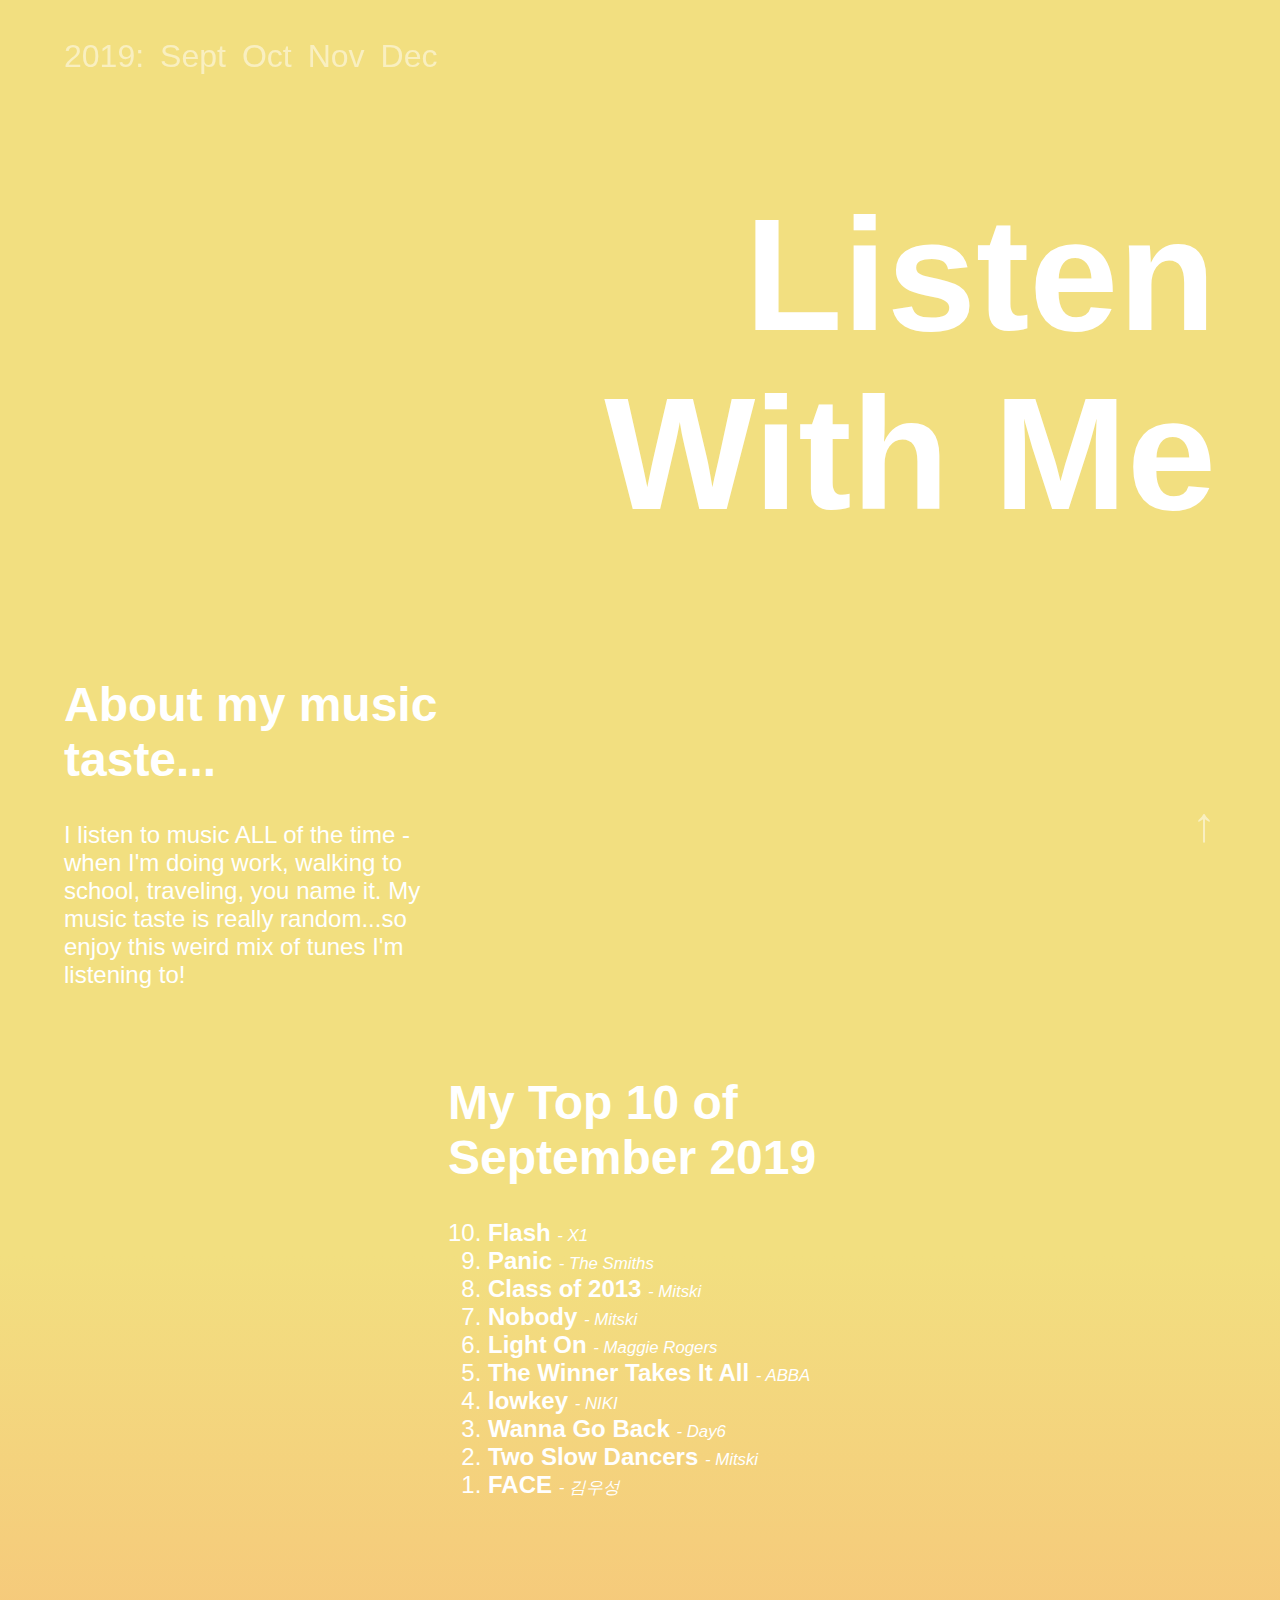
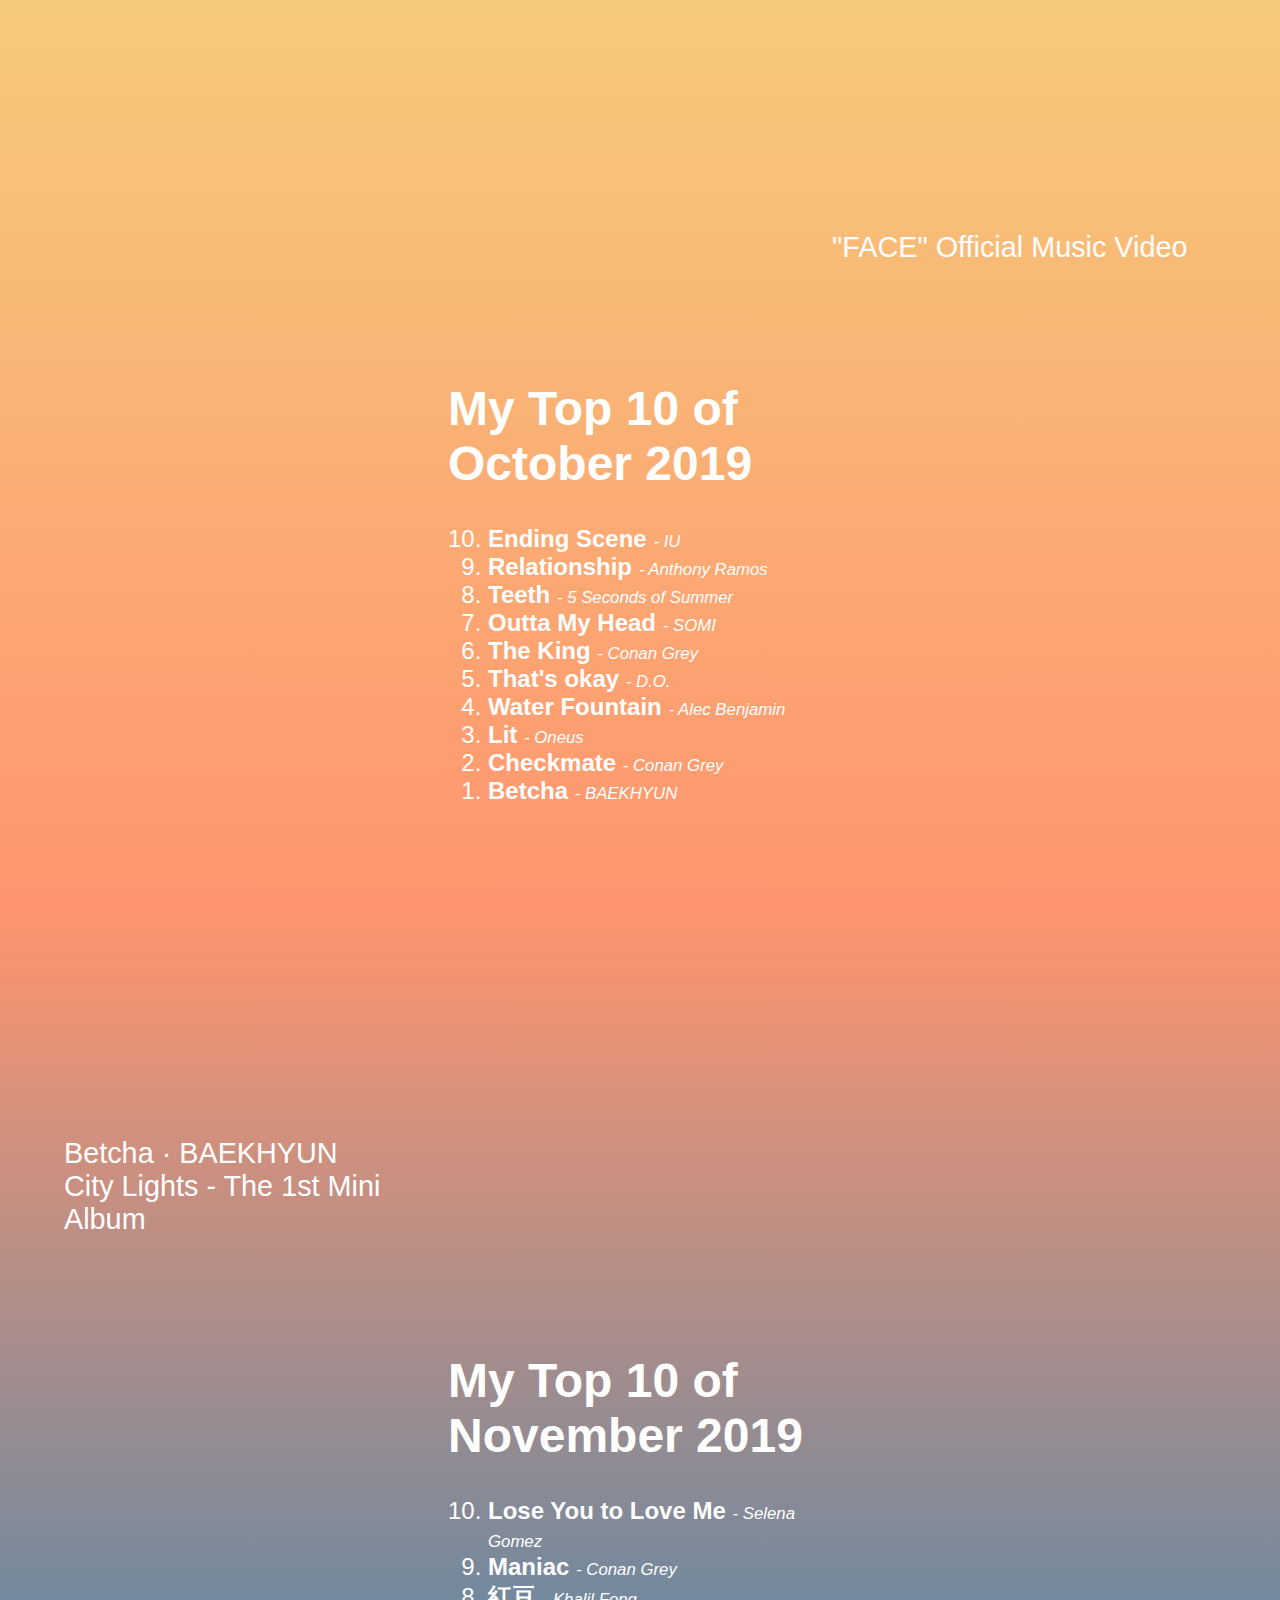
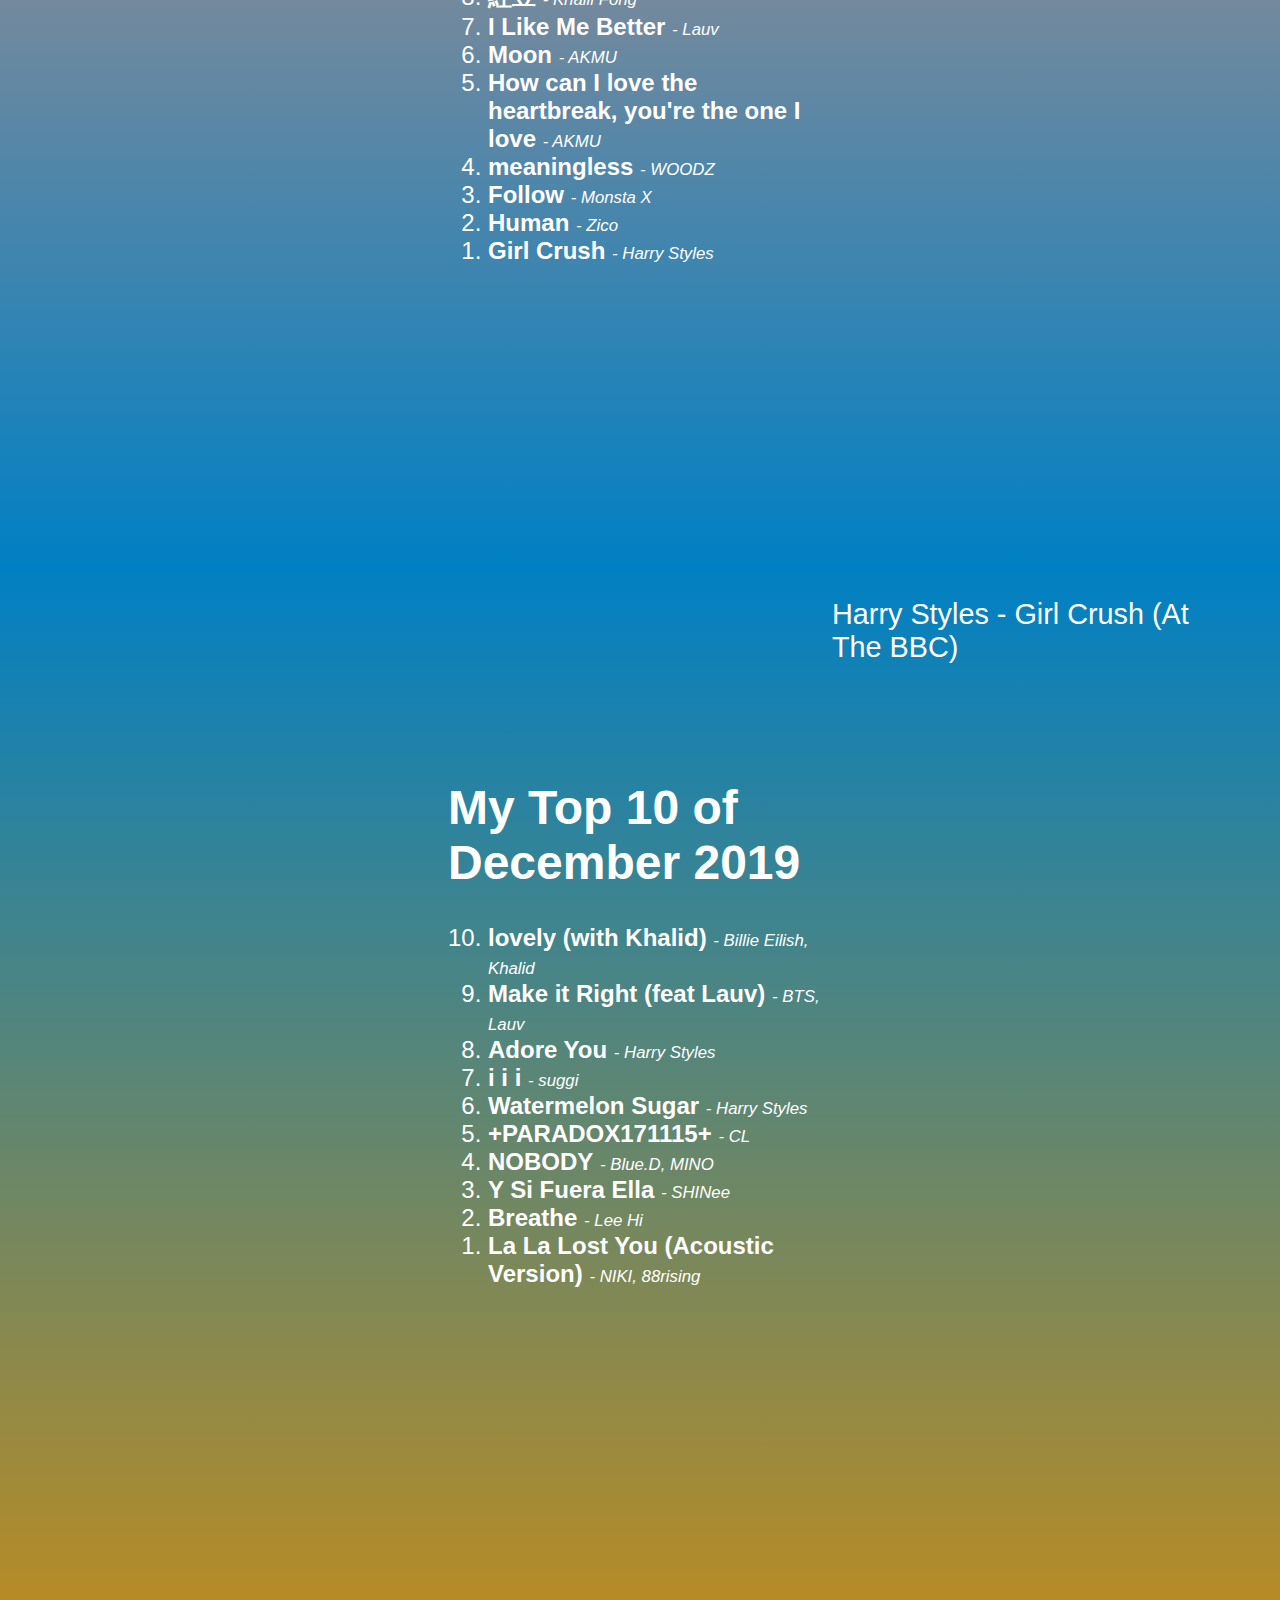
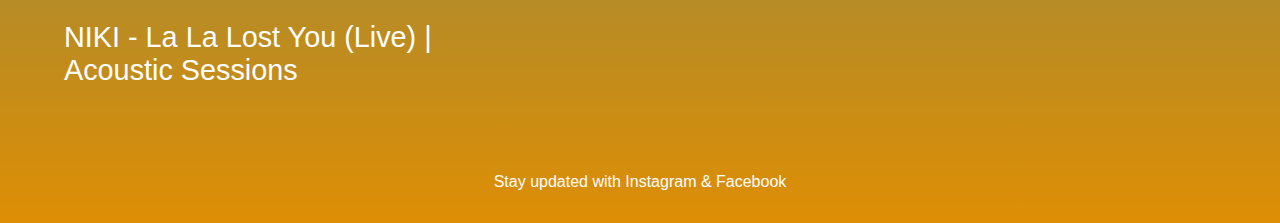
==== music/index.html @ 50f77743 "Add files via upload" ====
<!DOCTYPE html>

<html lang="en">
	<head>
		<meta charset="utf-8">
		<title>Mishi's Monthly Playlists</title>
		<meta name="viewport" content="width=device-width, initial-scale=1.0">
		<link rel="stylesheet" href="main.css">
	</head>

	<body>
		<nav class="nav">
			<p><a href="#september-top">2019:</a></p>
			<p><a href="#september-top">Sept</a></p>
			<p><a href="#october2019">Oct</a></p>
			<p><a href="#november2019">Nov</a></p>
			<p><a href="#december2019">Dec</a></p>
		</nav>
		<p id = "up"><a href=#page-title>&#8593;</a></p>
<!---------------September 2019----------------->
	<div id = "sept-bg">
		<div id = "september2019">
			<header id="page-title">
				<h1 class = "title">Listen</h1>
				<h1 class = "title" id = "music-title-2">With Me</h1>
			</header>
			<section id = "my-taste">
				<h2 class = "music-heading">About my music taste...</h2>
				<p id = "music-info">I listen to music ALL of the time - when I'm doing work, walking to school, traveling, you name it. My music taste is really random...so enjoy this weird mix of tunes I'm listening to!</p>
			</section>
			<section id = "september-top">
				<header>
					<h2 class = "music-heading">My Top 10 of September 2019</h2>
				</header>
				<ol reversed>
					<li><span class="song">Flash</span> <span class="artist">- X1</span></li>
					<li><span class="song">Panic</span> <span class="artist">- The Smiths</span></li>
					<li><span class="song">Class of 2013</span> <span class="artist">- Mitski</span></li>
					<li><span class="song">Nobody</span> <span class="artist">- Mitski</span></li>
					<li><span class="song">Light On</span> <span class="artist">- Maggie Rogers</span></li>
					<li><span class="song">The Winner Takes It All</span> <span class="artist">- ABBA</span></li>
					<li><span class="song">lowkey</span> <span class="artist">- NIKI</span></li>
					<li><span class="song">Wanna Go Back</span> <span class="artist">- Day6</span></li>
					<li><span class="song">Two Slow Dancers</span> <span class="artist">- Mitski</span></li>
					<li><span class="song">FACE</span> <span class="artist">- 김우성</span></li>
				</ol>
			</section>
			<section id = "september-links">
				<!--<a href="https://www.youtube.com/watch?v=uvs4nyijMZw"><image src="images/face.jpg" alt="Woosung music video thumbnail" width= 500 height= 281></a>-->
				<div class="videoWrapper">
					<iframe width="560" height="315" src="https://www.youtube.com/embed/vI6OD4VJssM" frameborder="0" allow="accelerometer; autoplay; encrypted-media; gyroscope; picture-in-picture" allowfullscreen></iframe>
				</div>
				<p><a href="https://www.youtube.com/watch?v=vI6OD4VJssM" class= "music-link video-link">"FACE" Official Music Video</a></p>
			</section>
		</div>
	</div>
<!---------------October 2019----------------->
	<div id = "oct-bg">
		<div id = "october2019">
			<section id = "october-top">
				<header>
					<h2 class = "music-heading">My Top 10 of October 2019</h2>
				</header>
				<ol reversed>
					<li><span class="song">Ending Scene</span> <span class="artist">- IU</span></li>
					<li><span class="song">Relationship</span> <span class="artist">- Anthony Ramos</span></li>
					<li><span class="song">Teeth</span> <span class="artist">- 5 Seconds of Summer</span></li>
					<li><span class="song">Outta My Head</span> <span class="artist">- SOMI</span></li>
					<li><span class="song">The King</span> <span class="artist">- Conan Grey</span></li>
					<li><span class="song">That's okay</span> <span class="artist">- D.O.</span></li>
					<li><span class="song">Water Fountain</span> <span class="artist">- Alec Benjamin</span></li>
					<li><span class="song">Lit</span> <span class="artist">- Oneus</span></li>
					<li><span class="song">Checkmate</span> <span class="artist">- Conan Grey</span></li>
					<li><span class="song">Betcha</span> <span class="artist">- BAEKHYUN</span></li>
				</ol>
			</section>
			<section id = "october-links">
			<div class="videoWrapper">
				<iframe width="560" height="315" src="https://www.youtube.com/embed/60kmUF9VeCU" frameborder="0" allow="accelerometer; autoplay; encrypted-media; gyroscope; picture-in-picture" allowfullscreen></iframe>
			</div>
				<p><a href="https://www.youtube.com/watch?v=60kmUF9VeCU" class= "music-link video-link">Betcha · BAEKHYUN <br/> City Lights - The 1st Mini Album</a></p>
			</section>
		</div>
	</div>

<!---------------November 2019----------------->
	<div id = "nov-bg">
		<div id = "november2019">
			<section id = "november-top">
				<header>
					<h2 class = "music-heading">My Top 10 of November 2019</h2>
				</header>
				<ol reversed>
					<li><span class="song">Lose You to Love Me</span> <span class="artist">- Selena Gomez</span></li>
					<li><span class="song">Maniac</span> <span class="artist">- Conan Grey</span></li>
					<li><span class="song">紅豆</span> <span class="artist">- Khalil Fong</span></li>
					<li><span class="song">I Like Me Better</span> <span class="artist">- Lauv</span></li>
					<li><span class="song">Moon</span> <span class="artist">- AKMU</span></li>
					<li><span class="song">How can I love the heartbreak, you're the one I love</span> <span class="artist">- AKMU</span></li>
					<li><span class="song">meaningless</span> <span class="artist">- WOODZ</span></li>
					<li><span class="song">Follow</span> <span class="artist">- Monsta X</span></li>
					<li><span class="song">Human</span> <span class="artist">- Zico</span></li>
					<li><span class="song">Girl Crush</span> <span class="artist">- Harry Styles</span></li>
				</ol>
			</section>
			<section id = "november-links">
			<div class="videoWrapper">
				<iframe width="560" height="315" src="https://www.youtube.com/embed/rroc2y9if_Q" frameborder="0" allow="accelerometer; autoplay; encrypted-media; gyroscope; picture-in-picture" allowfullscreen></iframe>
			</div>	
				<p><a href="https://www.youtube.com/watch?v=rroc2y9if_Q&feature=youtu.be" class= "music-link video-link">Harry Styles - Girl Crush (At The BBC)</a></p>
			</section>
		</div>
	</div>

<!---------------December 2019----------------->
	<div id = "dec-bg">
		<div id = "december2019">
			<section id = "december-top">
				<header>
					<h2 class = "music-heading">My Top 10 of December 2019</h2>
				</header>
				<ol reversed>
					<li><span class="song">lovely (with Khalid)</span> <span class="artist">- Billie Eilish, Khalid</span></li>
					<li><span class="song">Make it Right (feat Lauv)</span> <span class="artist">- BTS, Lauv</span></li>
					<li><span class="song">Adore You</span> <span class="artist">- Harry Styles</span></li>
					<li><span class="song">i i i</span> <span class="artist">- suggi</span></li>
					<li><span class="song">Watermelon Sugar</span> <span class="artist">- Harry Styles</span></li>
					<li><span class="song">+PARADOX171115+</span> <span class="artist">- CL</span></li>
					<li><span class="song">NOBODY</span> <span class="artist">- Blue.D, MINO</span></li>
					<li><span class="song">Y Si Fuera Ella</span> <span class="artist">- SHINee</span></li>
					<li><span class="song">Breathe</span> <span class="artist">- Lee Hi</span></li>
					<li><span class="song">La La Lost You (Acoustic Version)</span> <span class="artist">- NIKI, 88rising</span></li>
				</ol>
			</section>
			<section id = "december-links">
			<div class="videoWrapper">
				<iframe width="560" height="315" src="https://www.youtube.com/embed/38xmjIrlNlY" frameborder="0" allow="accelerometer; autoplay; encrypted-media; gyroscope; picture-in-picture" allowfullscreen></iframe>
			</div>
				<p><a href="https://www.youtube.com/watch?v=38xmjIrlNlY" class= "music-link video-link">NIKI - La La Lost You (Live) | Acoustic Sessions</a></p>
			</section>
		</div>
	</div>
	<footer class = "footer">
		<p>Stay updated with <a href="https://www.instagram.com/mishi_chow/" class= "music-link">Instagram</a> & <a href="https://www.facebook.com/mishi.chow" class= "music-link"us> Facebook</a></p>
	</footer>
	</body>
</html>
---- music/main.css ----
/* Style sheet for music webpage */
html{
	scroll-behavior: smooth;
}

body{
/*yellow(sept): #f2df80 coral(oct):#ff946e blue(nov):#0080c4 brick(dec): #de8e04*/
	font-family: Helvetica;
	color: white;
	margin:0;
	height: auto;
	background-repeat: no-repeat;
  	background-image: linear-gradient(#f2df80, #f2df80, #ff946e, #0080c4, #de8e04); /* Standard syntax (must be last) */
  	width: 100%;
}

nav{
	display:block;
	font-size: 1em;
	text-align: left;
	opacity: 0.5;
	position: sticky;
	top:0;
	margin-left: 5%;
	margin-top:1em;
}

nav > p{
	padding-right: 0.5em;
	text-decoration:none;
	color:white;
	margin:0;
	padding-top:0.2em;
	padding:bottom:0.2em;
}
#up{
	font-size:3em;
	opacity: 0.5;
	position: fixed;
	bottom:0;
	right:5%;
	z-index:100;
}
.title {
	font-family: Helvetica;
	font-size: 5em;
	text-align: right;
}


#music-title-2{
	margin-top: -0.7em;
}
a, a:visited{
	text-decoration: none;
	color:white;
}

a:hover{
	text-decoration: underline;
	text-decoration-color: red;
}

.footer{
	text-align: center;
	padding:1em;
	margin:0;
	border:0;
}

a.music-link{
	color: white;
}

h2{
	margin-bottom: 0;
}
.videoWrapper{
    overflow:hidden;
    padding-bottom:56.25%;
    position:relative;
    height:0;
}
.videoWrapper iframe{
    left:0;
    top:0;
    height:100%;
    width:100%;
    position:absolute;
}

/*.music-section{
  width: calc(90% / 3);
  float: left;
  margin-right: 4%;
  padding:0;
}*/

/*.music-section:last-child {
  margin-right: 0;
}*/

#september2019, #october2019, #november2019, #december2019{
	width: 90%; /* percent of parent element */
	margin-left: auto;
	margin-right:auto;
	margin-top:0;
}

.music-heading{
	font-size: 2em;
	margin-top: 0.5em;
	margin-bottom: 0.7em;
}

ol{
	font-size: 0.75em;
}

.video-link{
	text-align: center;
	font-size: 0.8em;
}

#music-info{
	font-size: 0.75em;
}

.song{
	font-weight: bold;
}

.artist{
	font-weight:lighter;
	font-style: italic;
	font-size: 0.50em;
}

/*
#sept-bg{
	background-color: #f2df80;
	transition: 0.3s all;
}

#oct-bg{
	background-color:#ff946e;
	transition: 0.3s all;
}

#nov-bg{
	background-color: #0080c4;
	transition: 0.3s all;
}
#dec-bg{
	background-color: #de8e04;
	transition: 0.3s all;
}
*/

#page-title{grid-area:pageTitle;}

#my-taste{grid-area: musicTaste;}

#september-top{grid-area:septTop;}

#september-links{grid-area: septLinks;}

#october-top{grid-area:octTop;}

#october-links{grid-area: octLinks;}

#november-top{grid-area:novTop;}

#november-links{grid-area: novLinks;}

#december-top{grid-area:decTop;}

#december-links{grid-area: decLinks;}


#september-top,#october-top, #november-top, #december-top{
	margin-top: 3em;
	margin-bottom: 3em;
}
#september-links,#october-links,#november-links,#december-links{
	margin-top: 3em;
	margin-bottom: 3em;
}

/*--------------- breakpoint 1 --------------------*/
@media (min-width: 50em) {
	nav{
		display:flex;
		flex-direction: row;
		font-size: 2em;
	}

	.title {
	font-size: 10em;
}

.music-heading{
	font-size: 3em;
}

#music-info{
	font-size: 1.5em;
}

ol{
	font-size: 1.5em;
}

.artist{
	font-size: 0.70em;
}

.video-link{
	text-align: center;
	font-size: 1.8em;
}

	#september2019{
		display: grid;
	    grid-template-columns: repeat(2, 1fr);
	    grid-auto-rows: minmax(100px, auto);
		grid-template-areas:
		'pageTitle pageTitle'
		'musicTaste .'
		'. septTop'
		'septLinks .';
	}
	#october2019{
		display: grid;
		grid-template-columns: repeat(2, 1fr);
		grid-auto-rows:minmax(100px, auto);
		grid-template-areas:
		'. octTop'
		'octLinks .';
	}
	#november2019{
		display: grid;
		grid-template-columns: repeat(2, 1fr);
		grid-auto-rows:minmax(100px, auto);
		grid-template-areas:
		'. novTop'
		'novLinks .';
	}
	#december2019{
	display: grid;
	grid-template-columns: repeat(2, 1fr);
	grid-auto-rows:minmax(100px, auto);
	grid-template-areas:
	'. decTop'
	'decLinks .';
	}

	#september-top,#october-top, #november-top, #december-top{
	margin-top: 3vw;
	margin-bottom: 3vw;
	}
	#september-links,#october-links,#november-links,#december-links{
	margin-top: 3vw;
	margin-bottom: 3vw;
}
}

/*--------------- breakpoint 2 --------------------*/
@media (min-width: 70em){
	#september2019{
	display: grid;
    grid-template-columns: repeat(3, 1fr);
    grid-auto-rows: minmax(100px, auto);
	grid-template-areas:
	'pageTitle pageTitle pageTitle'
	'musicTaste . .'
	'. septTop .'
	'. . septLinks';
}
	#october2019{
	display: grid;
	grid-template-columns: repeat(3, 1fr);
	grid-auto-rows:minmax(100px, auto);
	grid-template-areas:
	'. octTop .'
	'octLinks . .';
}
	#november2019{
	display: grid;
    grid-template-columns: repeat(3, 1fr);
    grid-auto-rows: minmax(100px, auto);
	grid-template-areas:
	'. novTop .'
	'. . novLinks';
	}
	#december2019{
	display: grid;
    grid-template-columns: repeat(3, 1fr);
    grid-auto-rows: minmax(100px, auto);
	grid-template-areas:
	'. decTop .'
	'decLinks . .';
	}
}
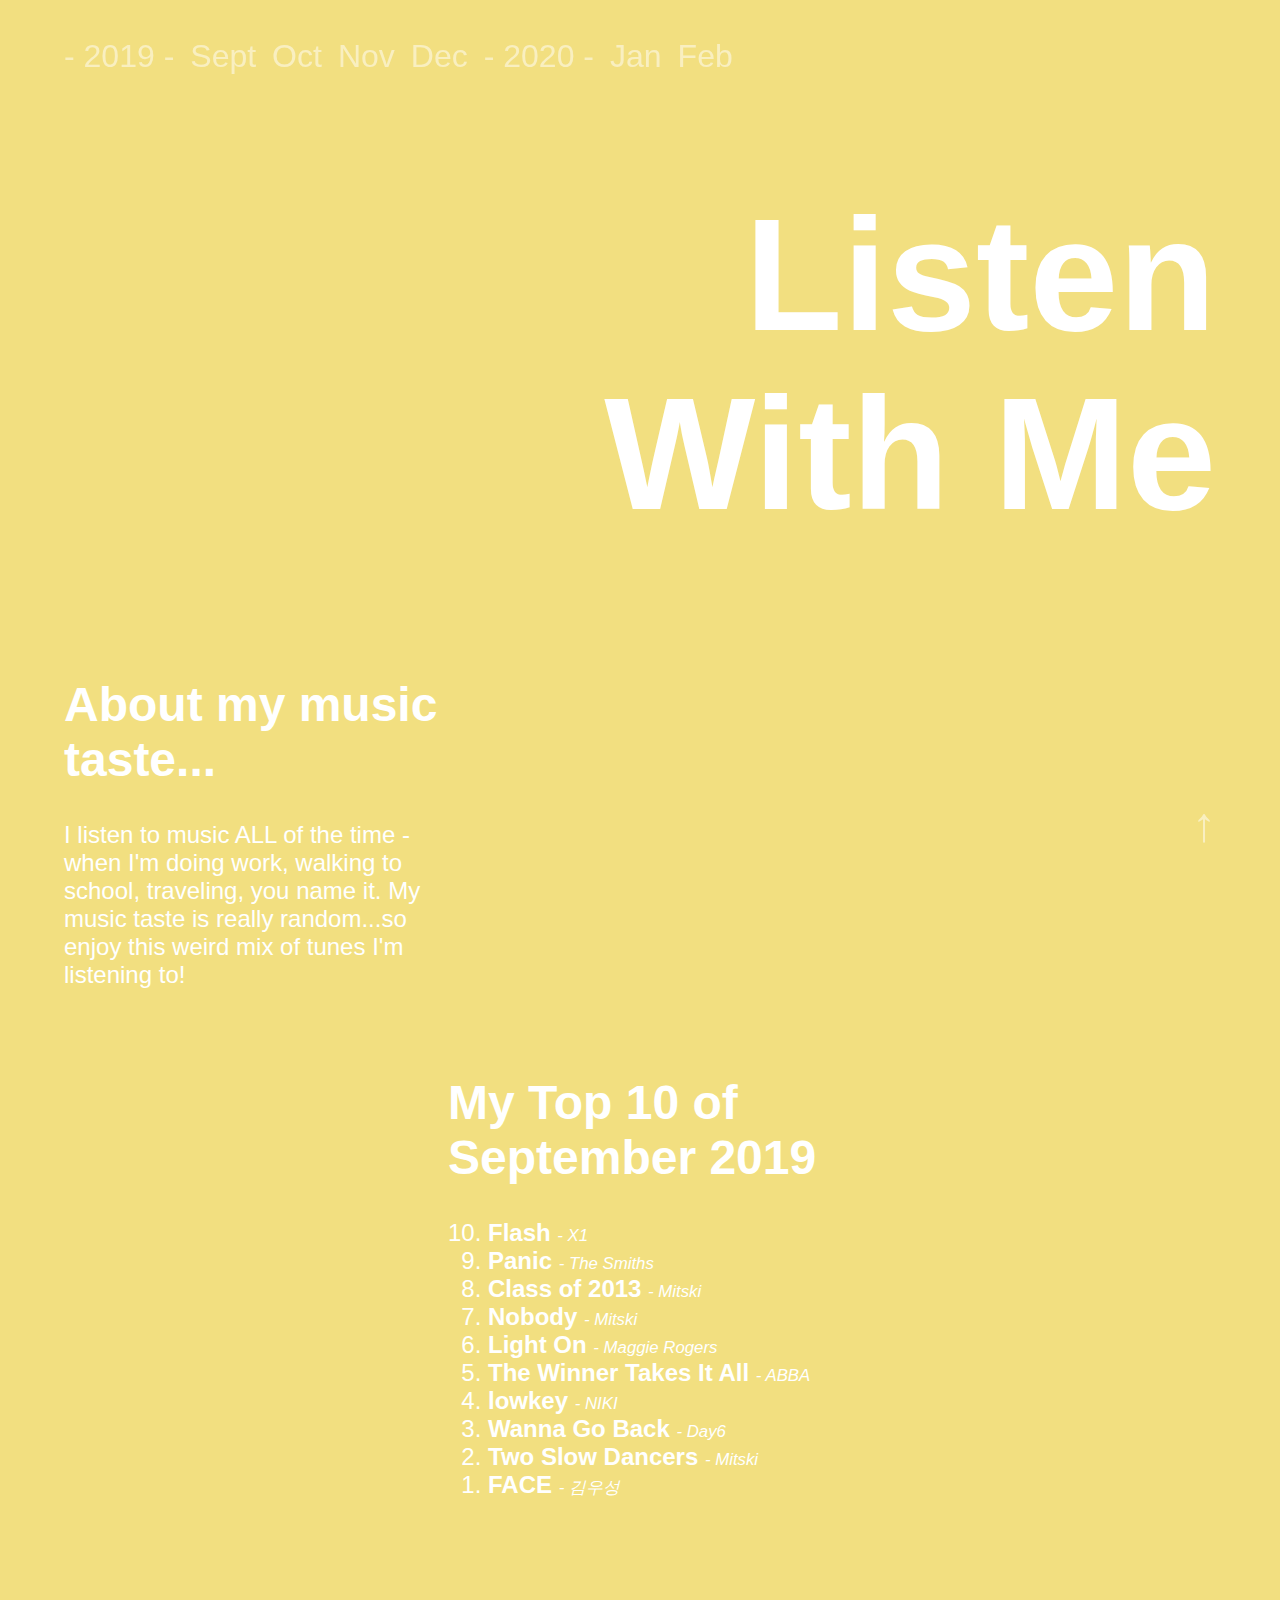
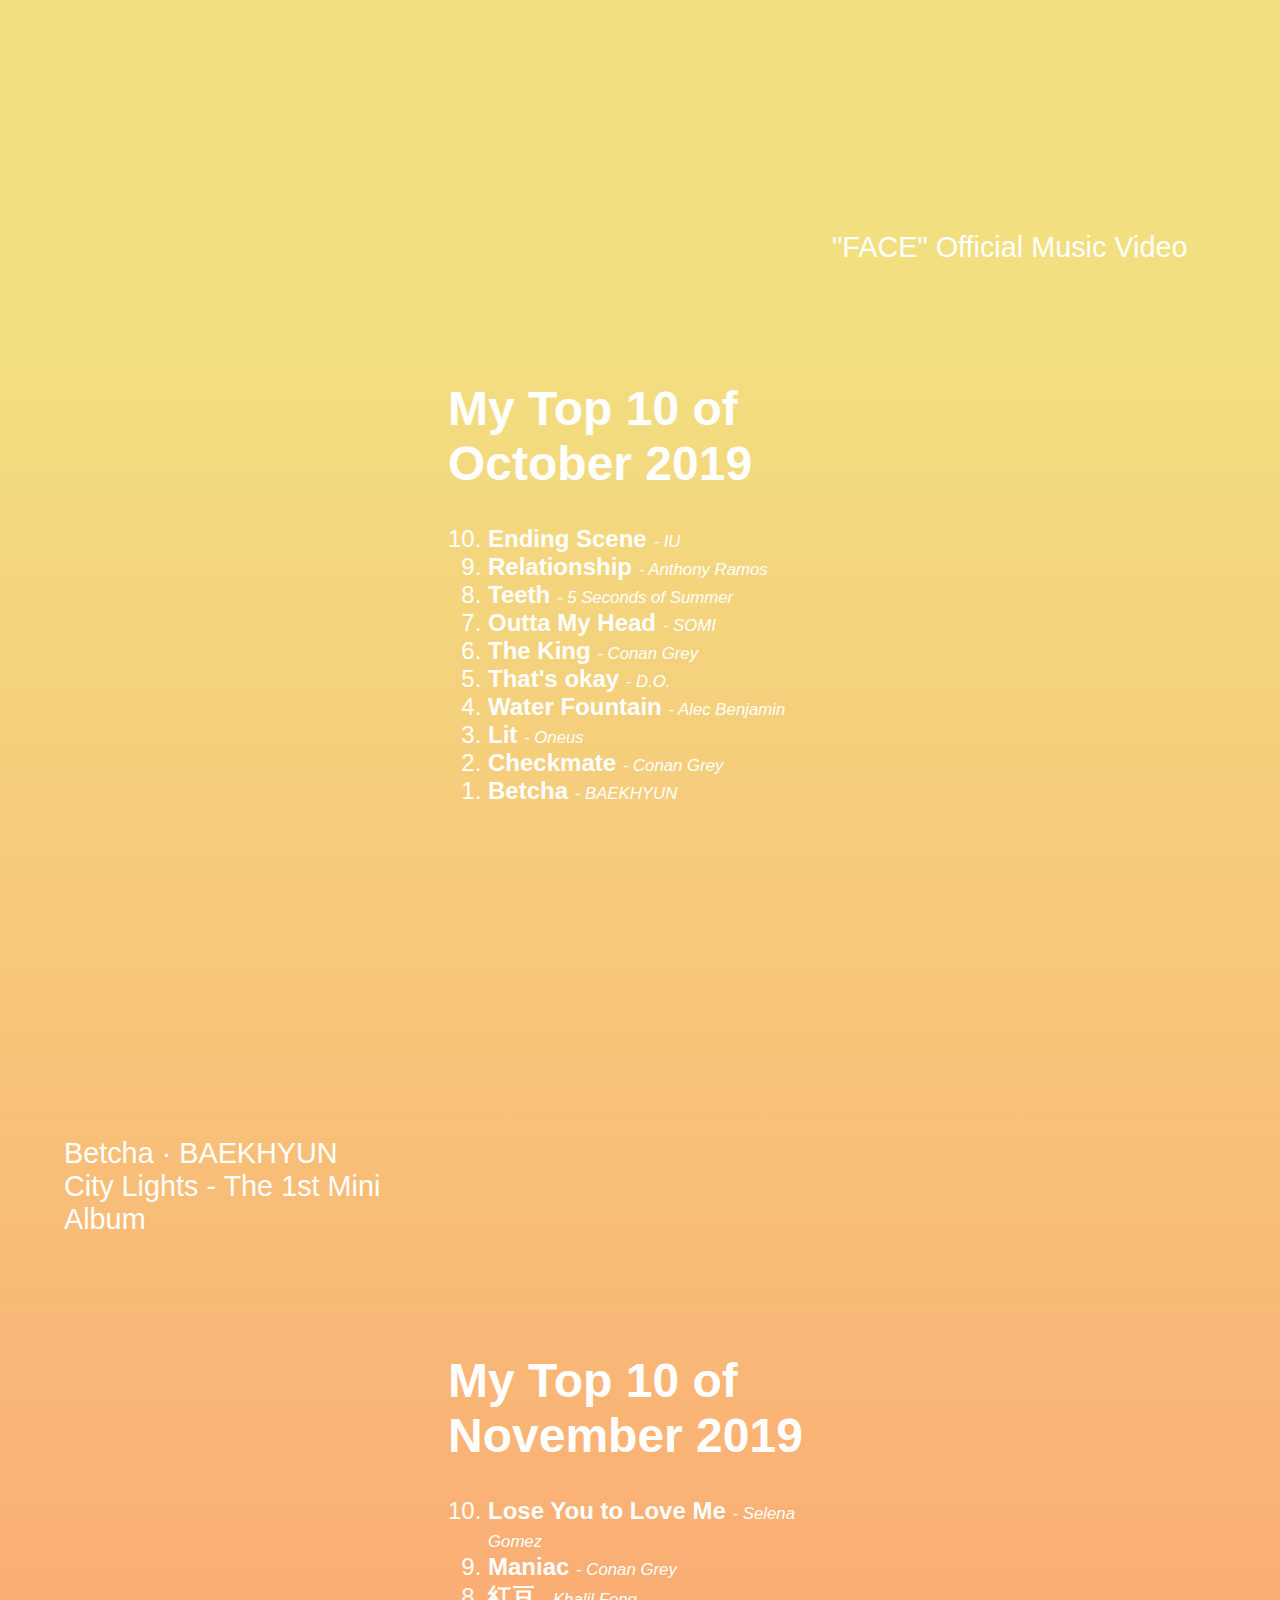
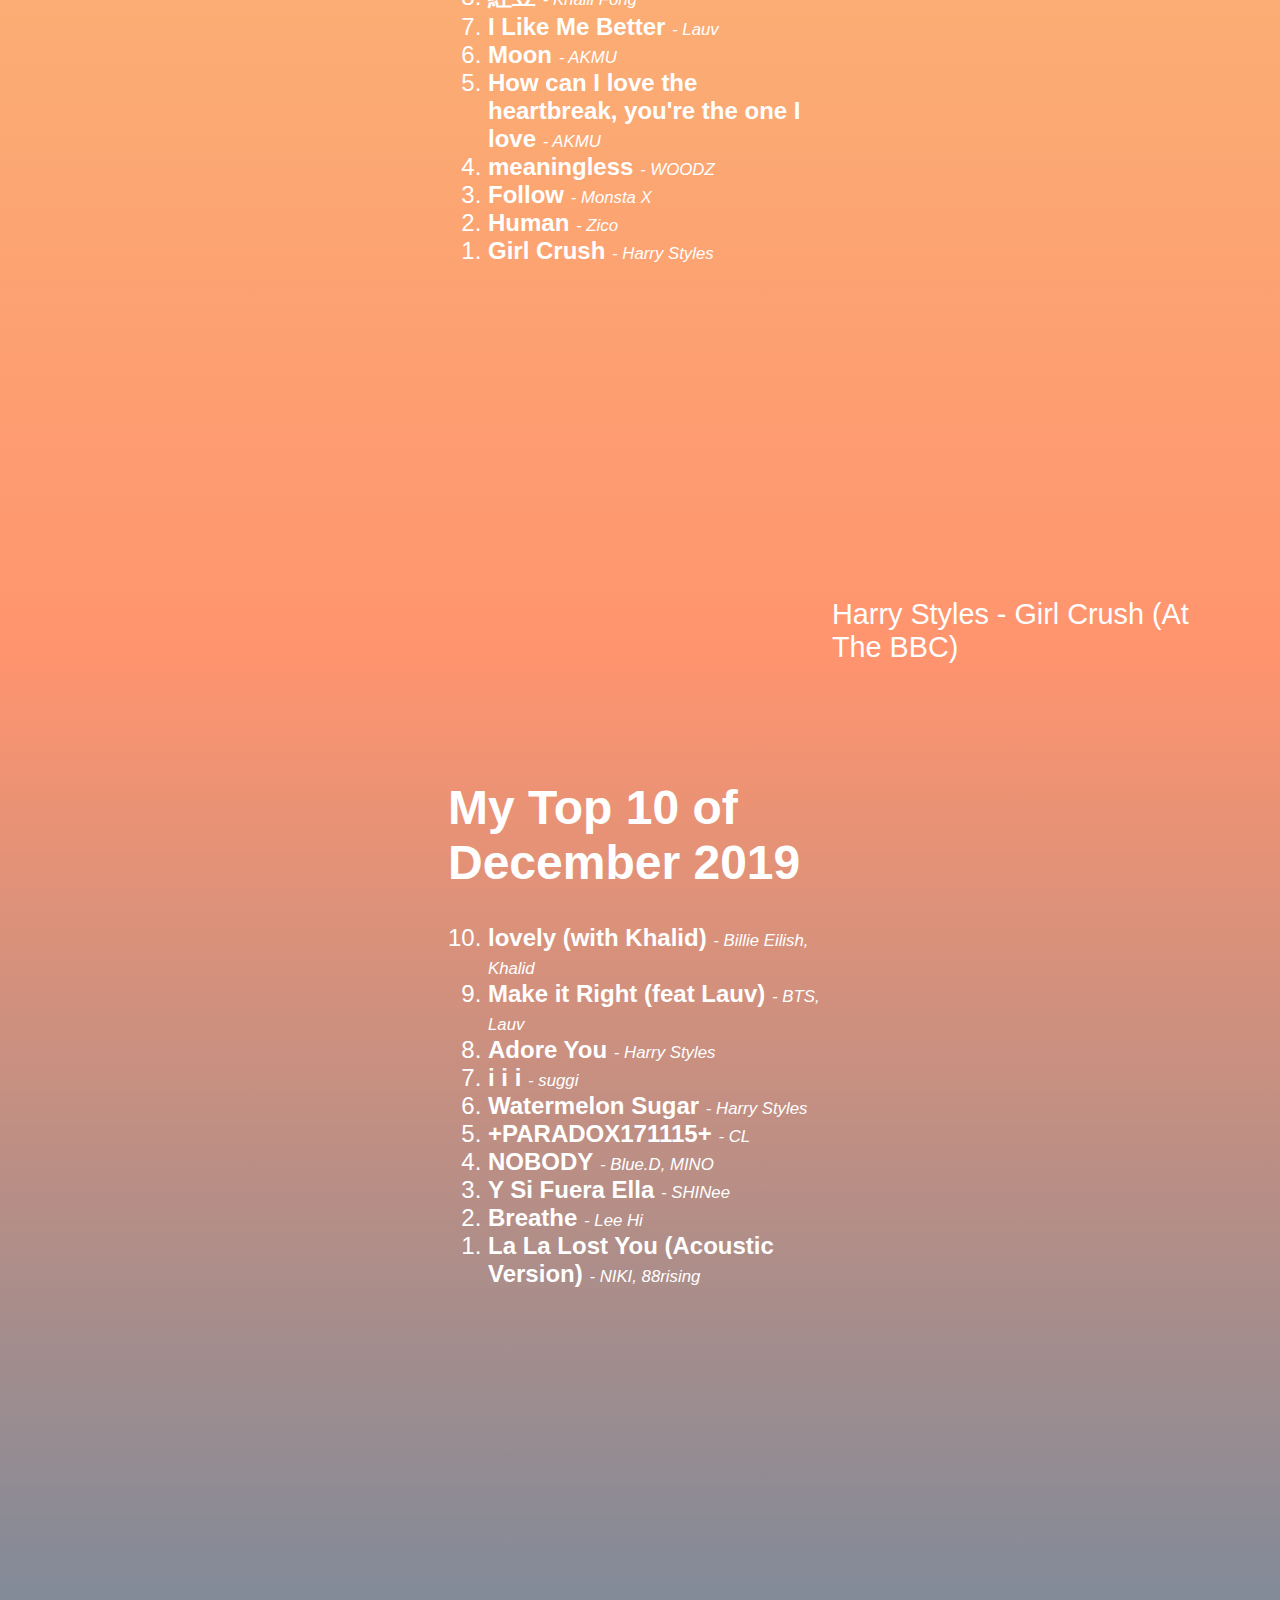
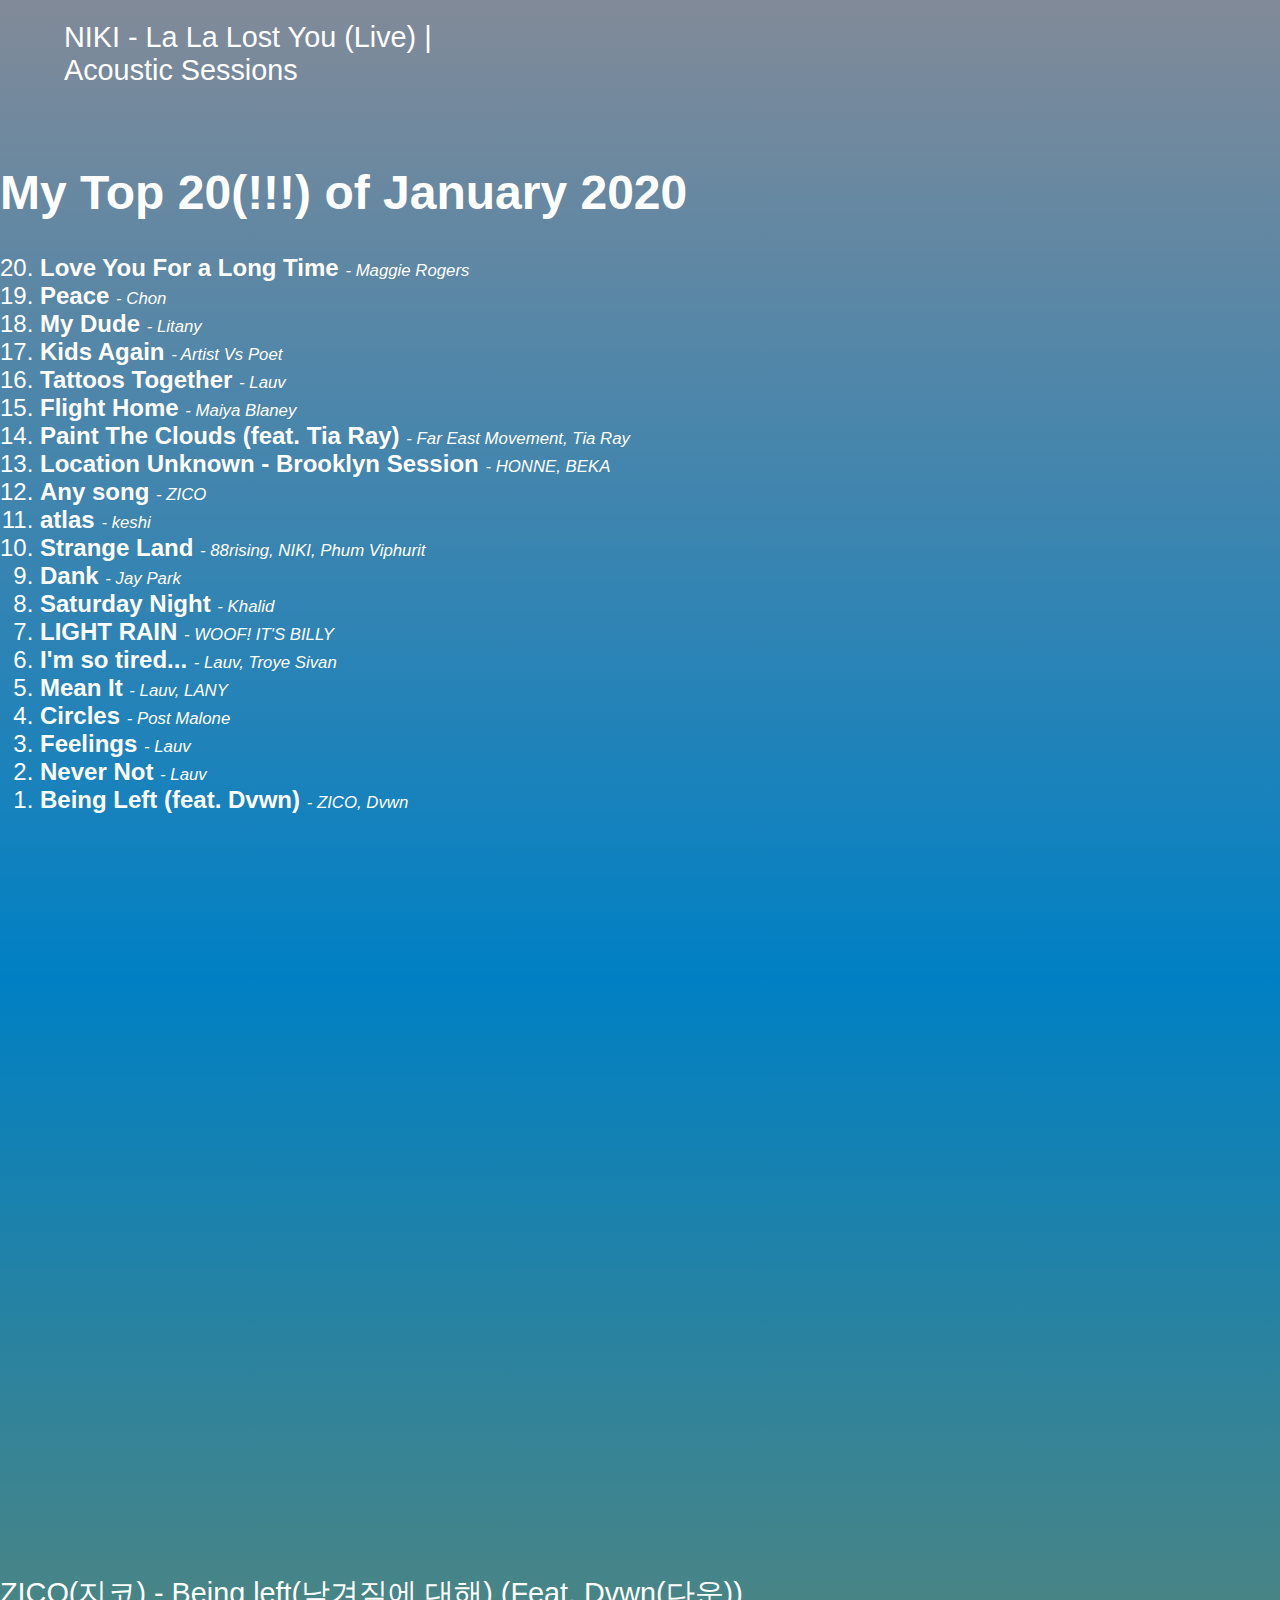
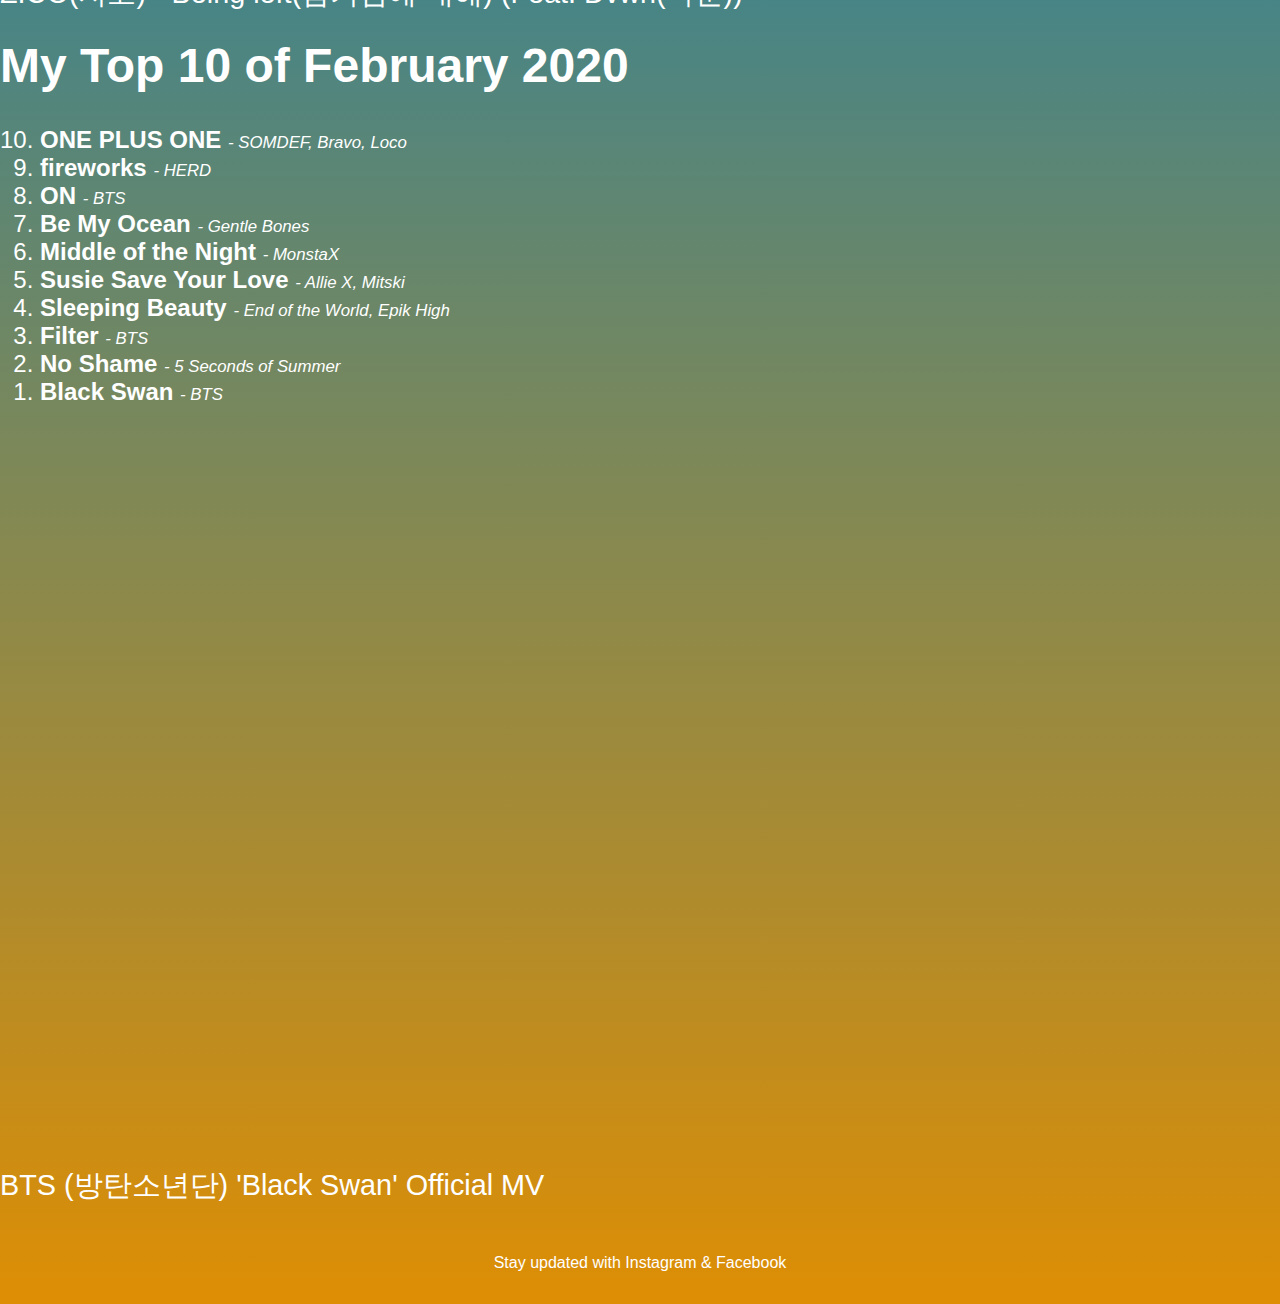
==== commit c6bac98c: "Add to HTML (January and February playlists)" ====
--- a/music/index.html
+++ b/music/index.html
@@ -10,11 +10,14 @@
 
 	<body>
 		<nav class="nav">
-			<p><a href="#september-top">2019:</a></p>
+			<p><a href="#september-top">- 2019 -</a></p>
 			<p><a href="#september-top">Sept</a></p>
 			<p><a href="#october2019">Oct</a></p>
 			<p><a href="#november2019">Nov</a></p>
 			<p><a href="#december2019">Dec</a></p>
+			<p><a href="#january-top">- 2020 -</a></p>
+			<p><a href="#january-top">Jan</a></p>
+			<p><a href="#february-top">Feb</a></p>
 		</nav>
 		<p id = "up"><a href=#page-title>&#8593;</a></p>
 <!---------------September 2019----------------->
@@ -140,6 +143,76 @@
 			</section>
 		</div>
 	</div>
+
+<!---------------January 2020----------------->
+<div id = "jan-bg">
+	<div id = "january2020">
+		<section id = "january-top">
+			<header>
+				<h2 class = "music-heading">My Top 20(!!!) of January 2020</h2>
+			</header>
+			<ol reversed>
+				<li><span class="song">Love You For a Long Time</span> <span class="artist">- Maggie Rogers</span></li>
+				<li><span class="song">Peace</span> <span class="artist">- Chon</span></li>
+				<li><span class="song">My Dude</span> <span class="artist">- Litany</span></li>
+				<li><span class="song">Kids Again</span> <span class="artist">- Artist Vs Poet</span></li>
+				<li><span class="song">Tattoos Together</span> <span class="artist">- Lauv</span></li>
+				<li><span class="song">Flight Home</span> <span class="artist">- Maiya Blaney</span></li>
+				<li><span class="song">Paint The Clouds (feat. Tia Ray)</span> <span class="artist">- Far East Movement, Tia Ray</span></li>
+				<li><span class="song">Location Unknown - Brooklyn Session</span> <span class="artist">- HONNE, BEKA</span></li>
+				<li><span class="song">Any song</span> <span class="artist">- ZICO</span></li>
+				<li><span class="song">atlas</span> <span class="artist">- keshi</span></li>
+				<li><span class="song">Strange Land</span> <span class="artist">- 88rising, NIKI, Phum Viphurit</span></li>
+				<li><span class="song">Dank</span> <span class="artist">- Jay Park</span></li>
+				<li><span class="song">Saturday Night</span> <span class="artist">- Khalid</span></li>
+				<li><span class="song">LIGHT RAIN</span> <span class="artist">- WOOF! IT'S BILLY</span></li>
+				<li><span class="song">I'm so tired...</span> <span class="artist">- Lauv, Troye Sivan</span></li>
+				<li><span class="song">Mean It</span> <span class="artist">- Lauv, LANY</span></li>
+				<li><span class="song">Circles</span> <span class="artist">- Post Malone</span></li>
+				<li><span class="song">Feelings</span> <span class="artist">- Lauv</span></li>
+				<li><span class="song">Never Not</span> <span class="artist">- Lauv</span></li>
+				<li><span class="song">Being Left (feat. Dvwn)</span> <span class="artist">- ZICO, Dvwn</span></li>
+			</ol>
+		</section>
+		<section id = "january-links">
+		<div class="videoWrapper">
+			<iframe width="560" height="315" src="https://www.youtube.com/embed/Hk_fTyey11I" frameborder="0" allow="accelerometer; autoplay; encrypted-media; gyroscope; picture-in-picture" allowfullscreen></iframe>
+		</div>
+			<p><a href="https://youtu.be/Hk_fTyey11I" class= "music-link video-link">ZICO(지코) - Being left(남겨짐에 대해) (Feat. Dvwn(다운))</a></p>
+		</section>
+	</div>
+</div>
+
+<!---------------February 2019----------------->
+<div id = "feb-bg">
+	<div id = "february2020">
+		<section id = "february-top">
+			<header>
+				<h2 class = "music-heading">My Top 10 of February 2020</h2>
+			</header>
+			<ol reversed>
+				<li><span class="song">ONE PLUS ONE</span> <span class="artist">- SOMDEF, Bravo, Loco</span></li>
+				<li><span class="song">fireworks</span> <span class="artist">- HERD</span></li>
+				<li><span class="song">ON</span> <span class="artist">- BTS</span></li>
+				<li><span class="song">Be My Ocean</span> <span class="artist">- Gentle Bones</span></li>
+				<li><span class="song">Middle of the Night</span> <span class="artist">- MonstaX</span></li>
+				<li><span class="song">Susie Save Your Love</span> <span class="artist">- Allie X, Mitski</span></li>
+				<li><span class="song">Sleeping Beauty</span> <span class="artist">- End of the World, Epik High</span></li>
+				<li><span class="song">Filter</span> <span class="artist">- BTS</span></li>
+				<li><span class="song">No Shame</span> <span class="artist">- 5 Seconds of Summer</span></li>
+				<li><span class="song">Black Swan</span> <span class="artist">- BTS</span></li>
+			</ol>
+		</section>
+		<section id = "february-links">
+		<div class="videoWrapper">
+			<iframe width="560" height="315" src="https://www.youtube.com/embed/0lapF4DQPKQ" frameborder="0" allow="accelerometer; autoplay; encrypted-media; gyroscope; picture-in-picture" allowfullscreen></iframe>
+		</div>
+			<p><a href="https://youtu.be/0lapF4DQPKQ" class= "music-link video-link">BTS (방탄소년단) 'Black Swan' Official MV</a></p>
+		</section>
+	</div>
+</div>
+
+
 	<footer class = "footer">
 		<p>Stay updated with <a href="https://www.instagram.com/mishi_chow/" class= "music-link">Instagram</a> & <a href="https://www.facebook.com/mishi.chow" class= "music-link"us> Facebook</a></p>
 	</footer>
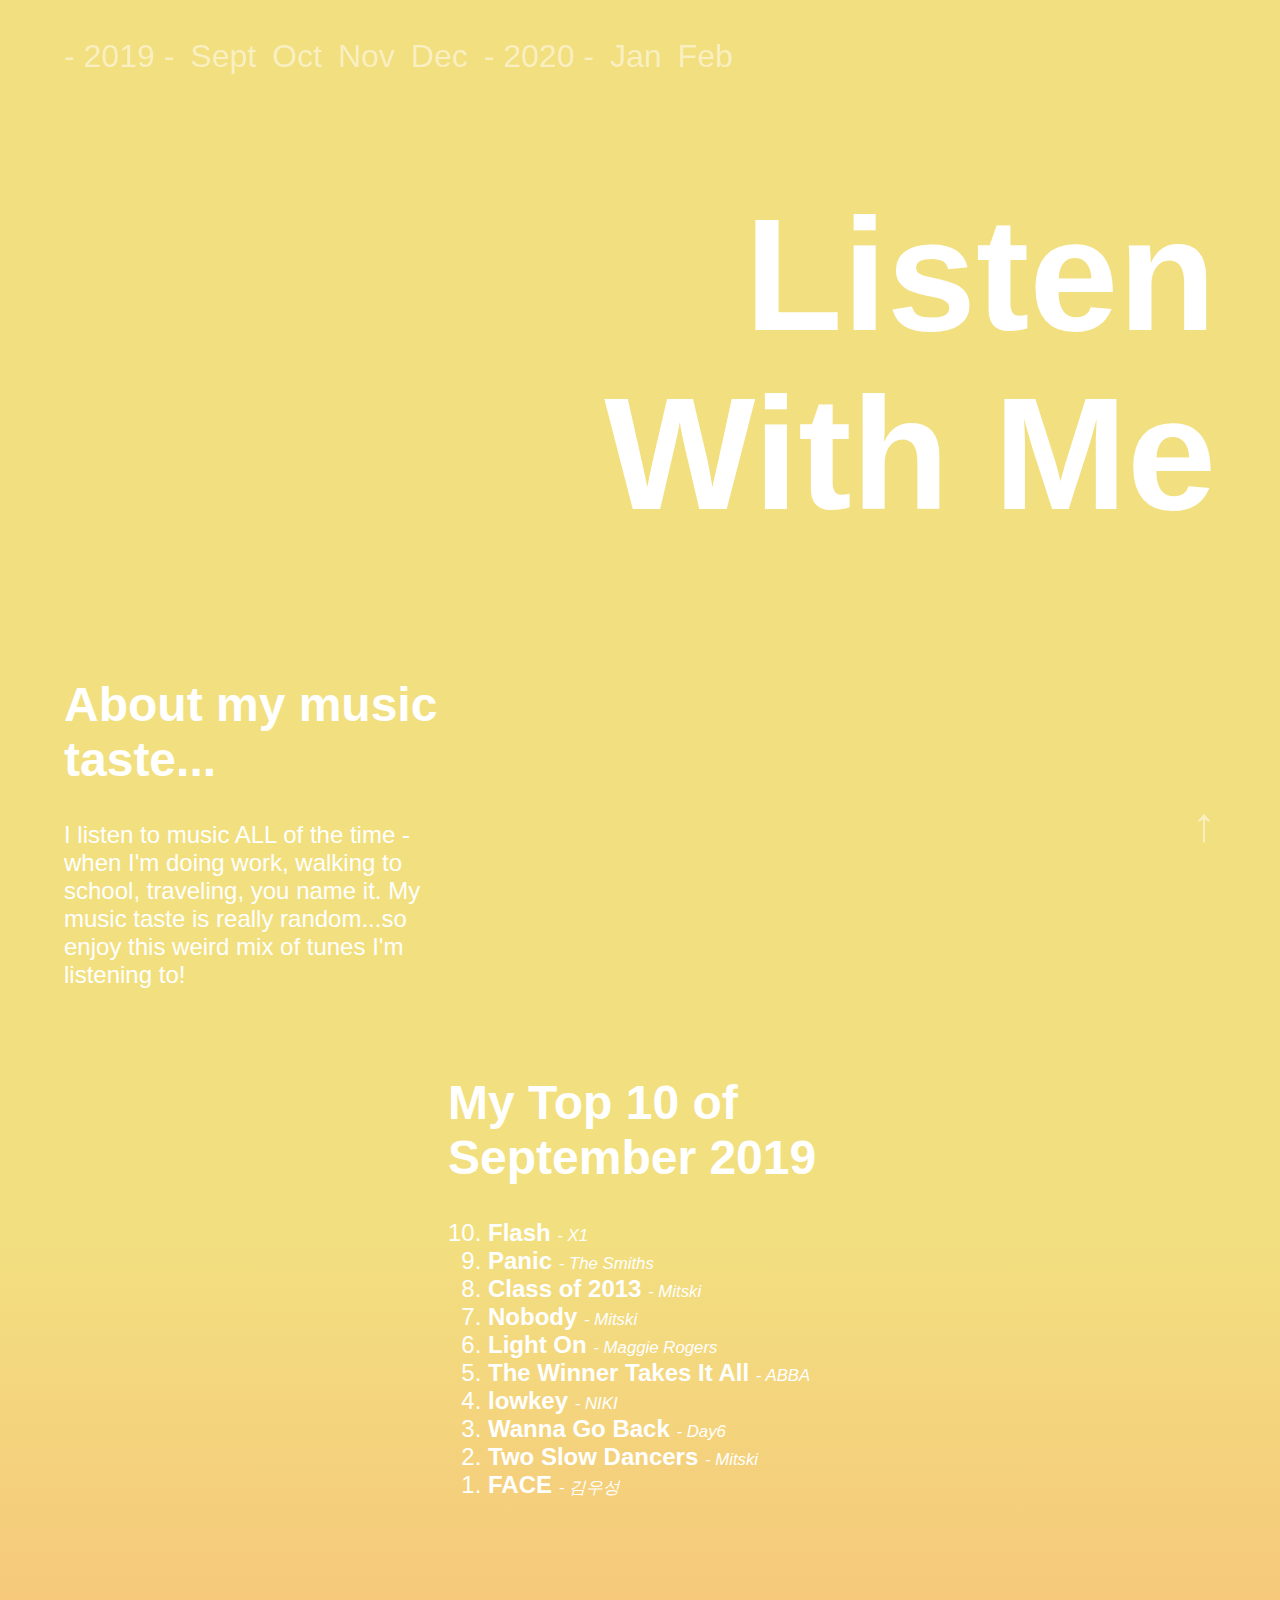
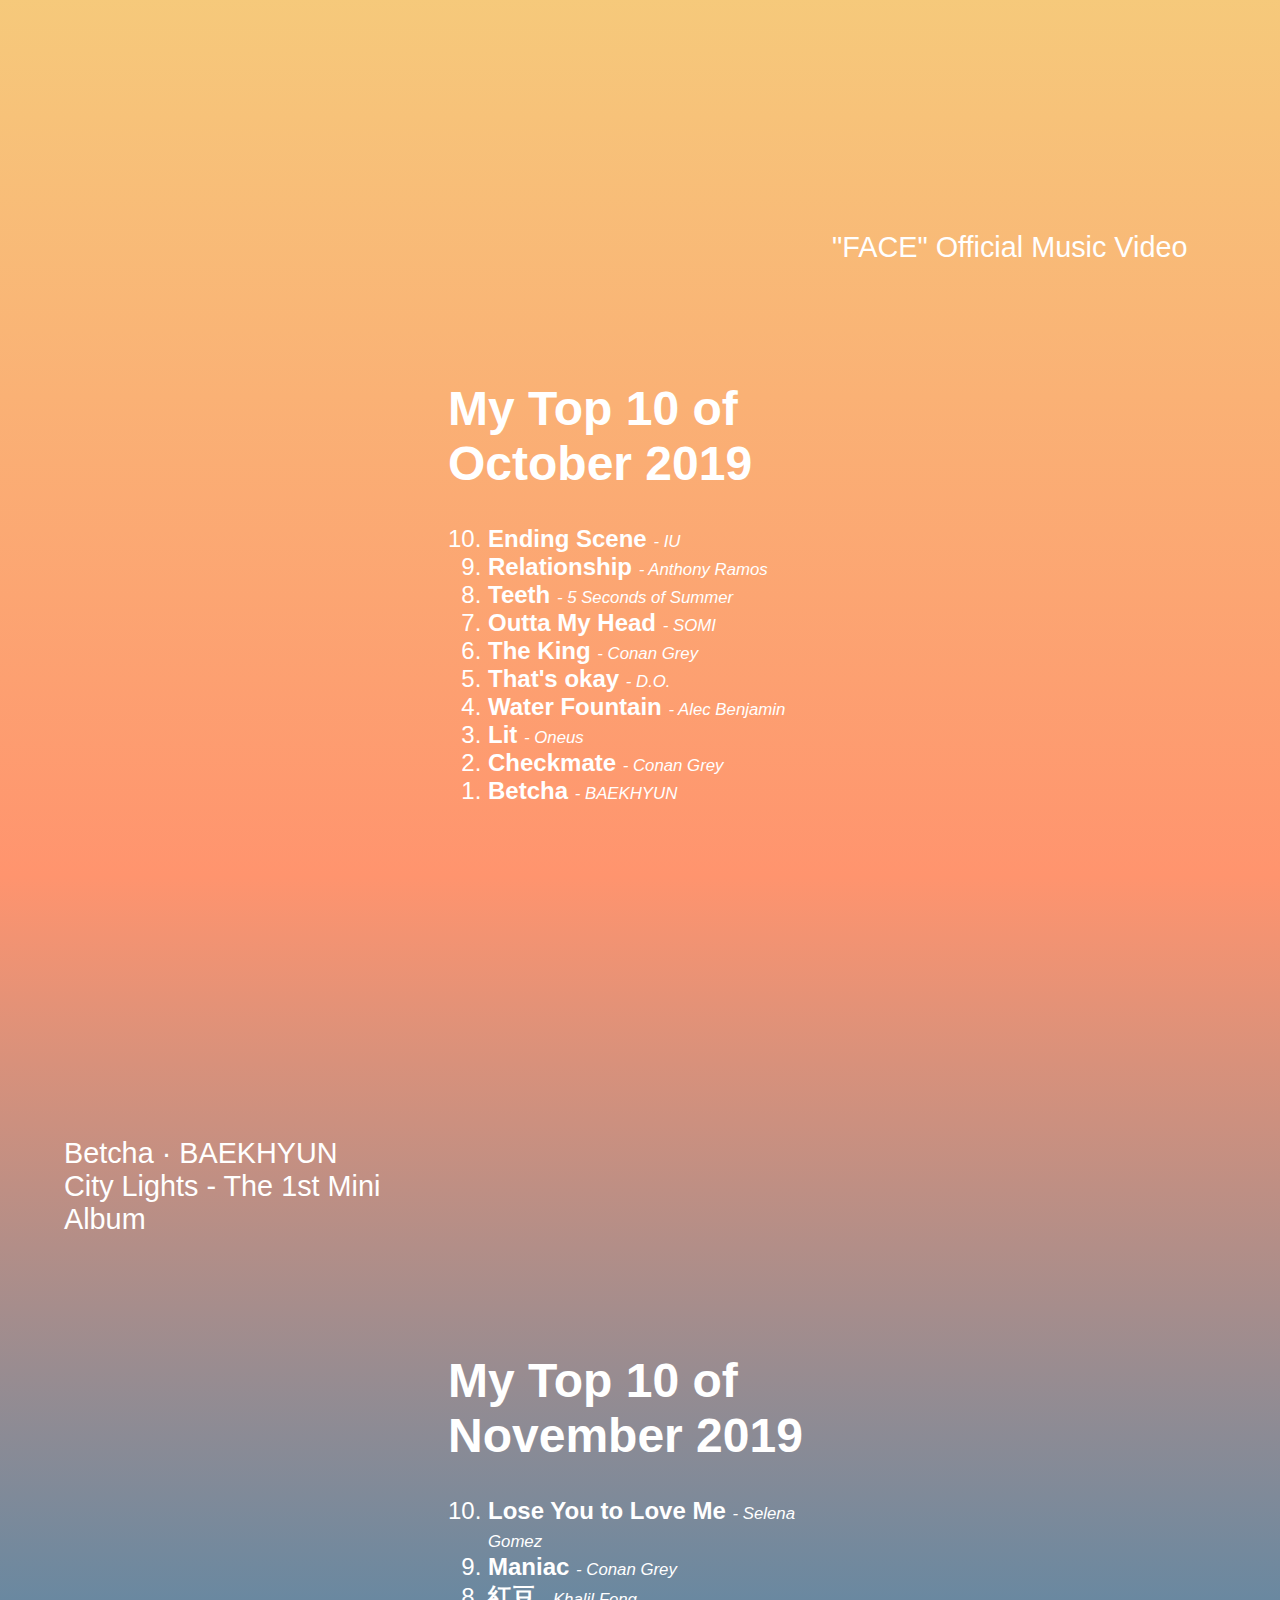
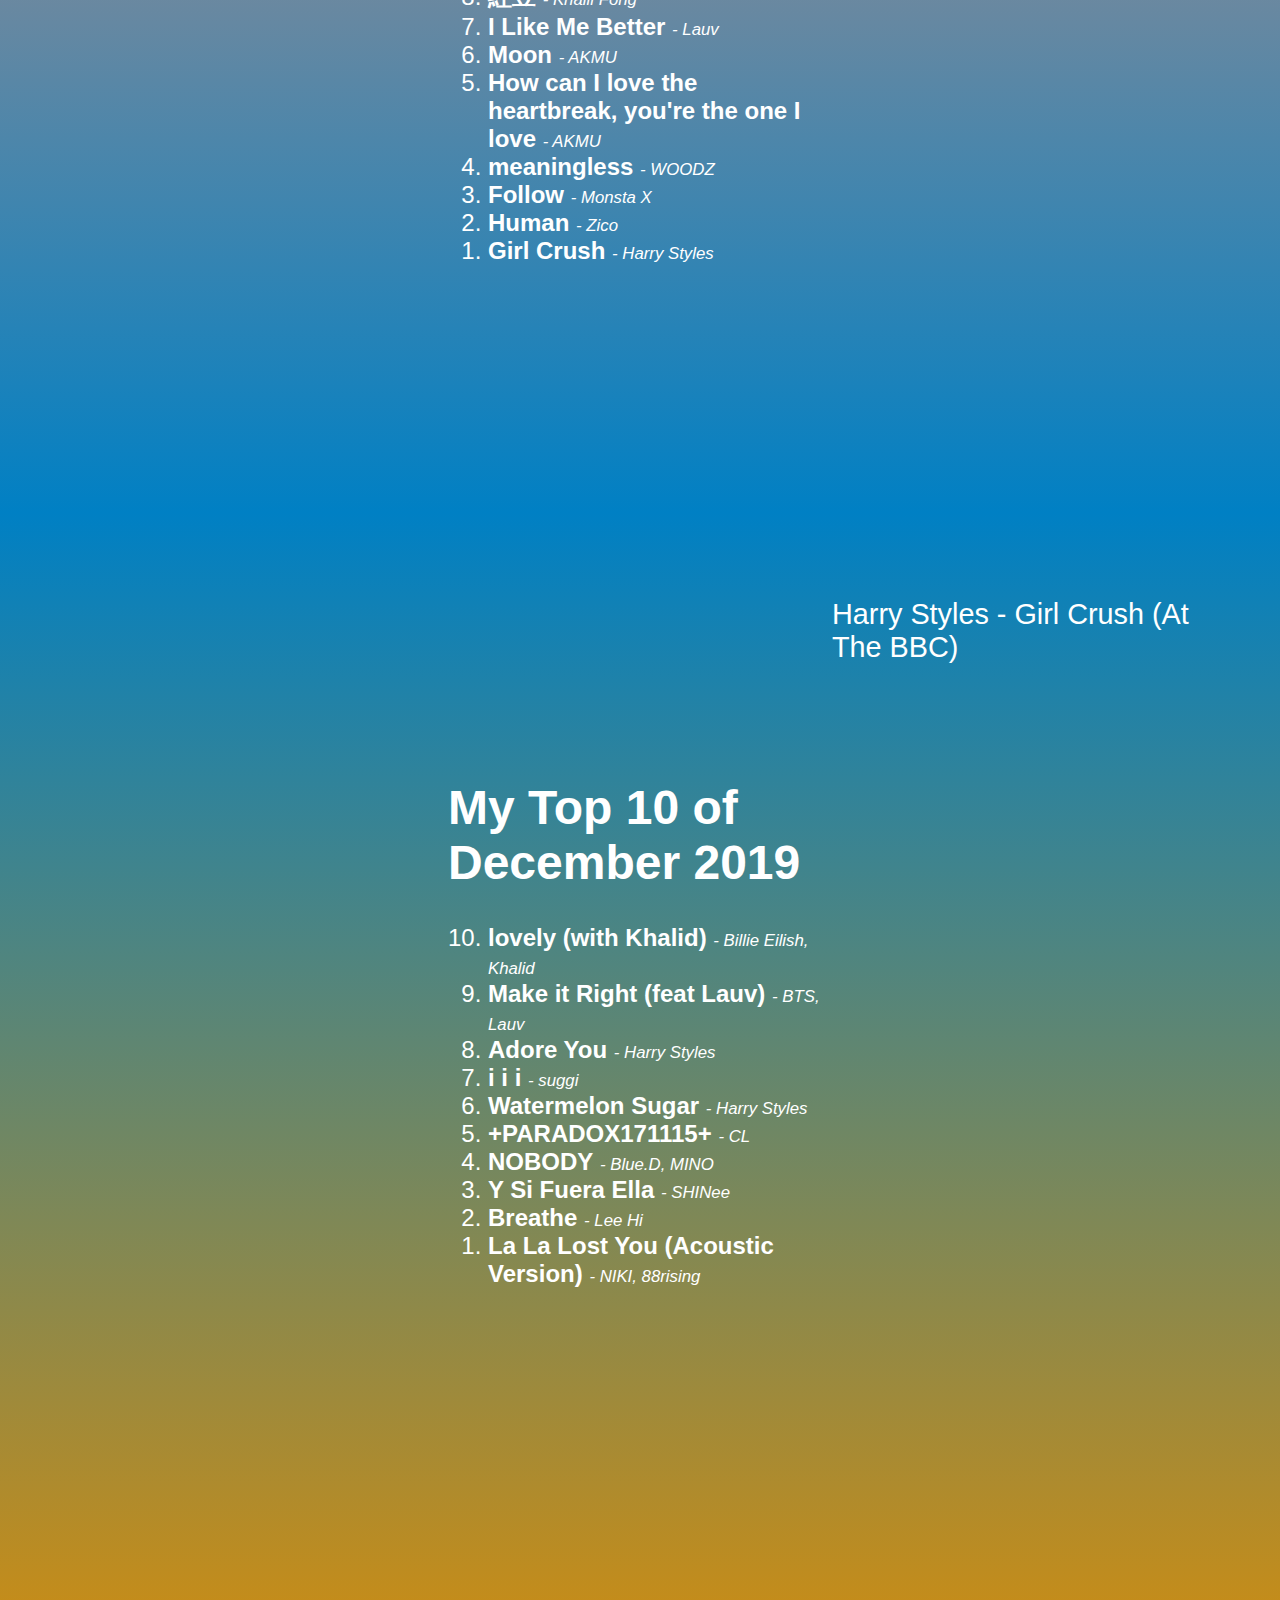
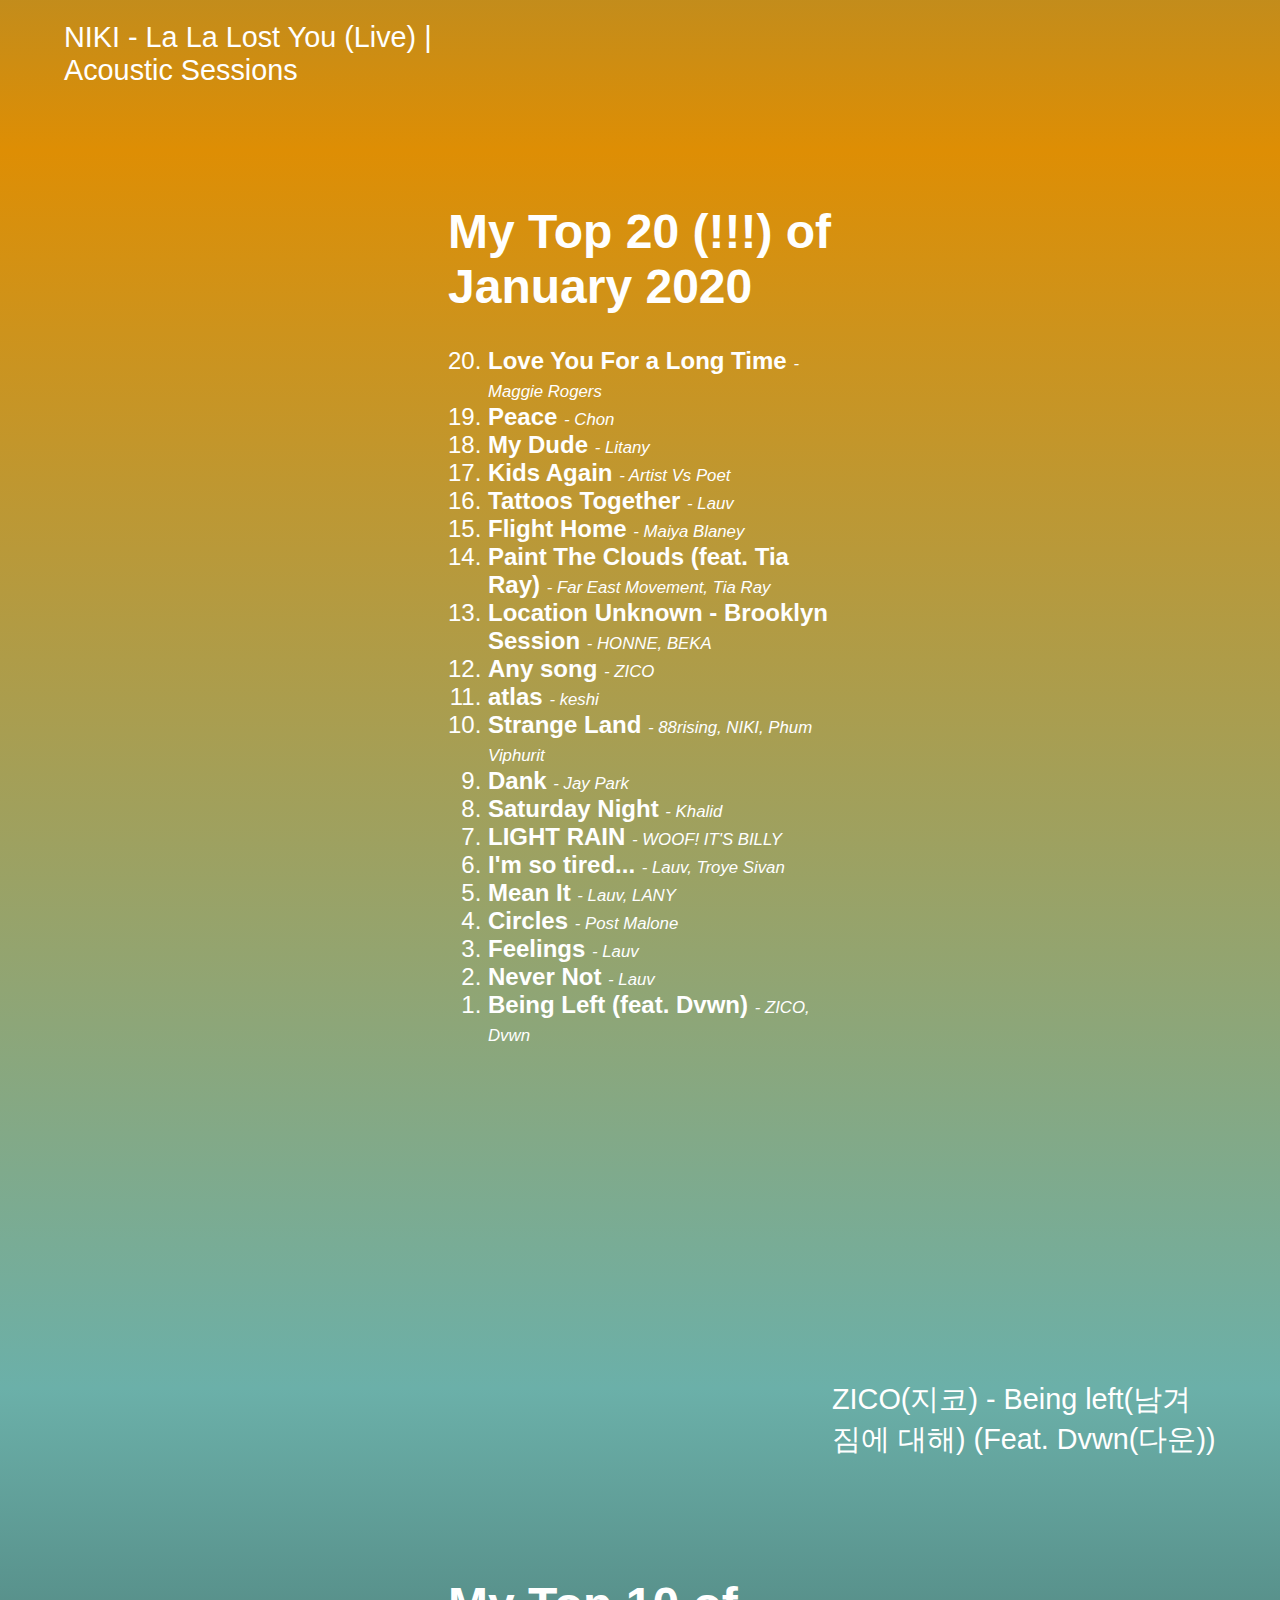
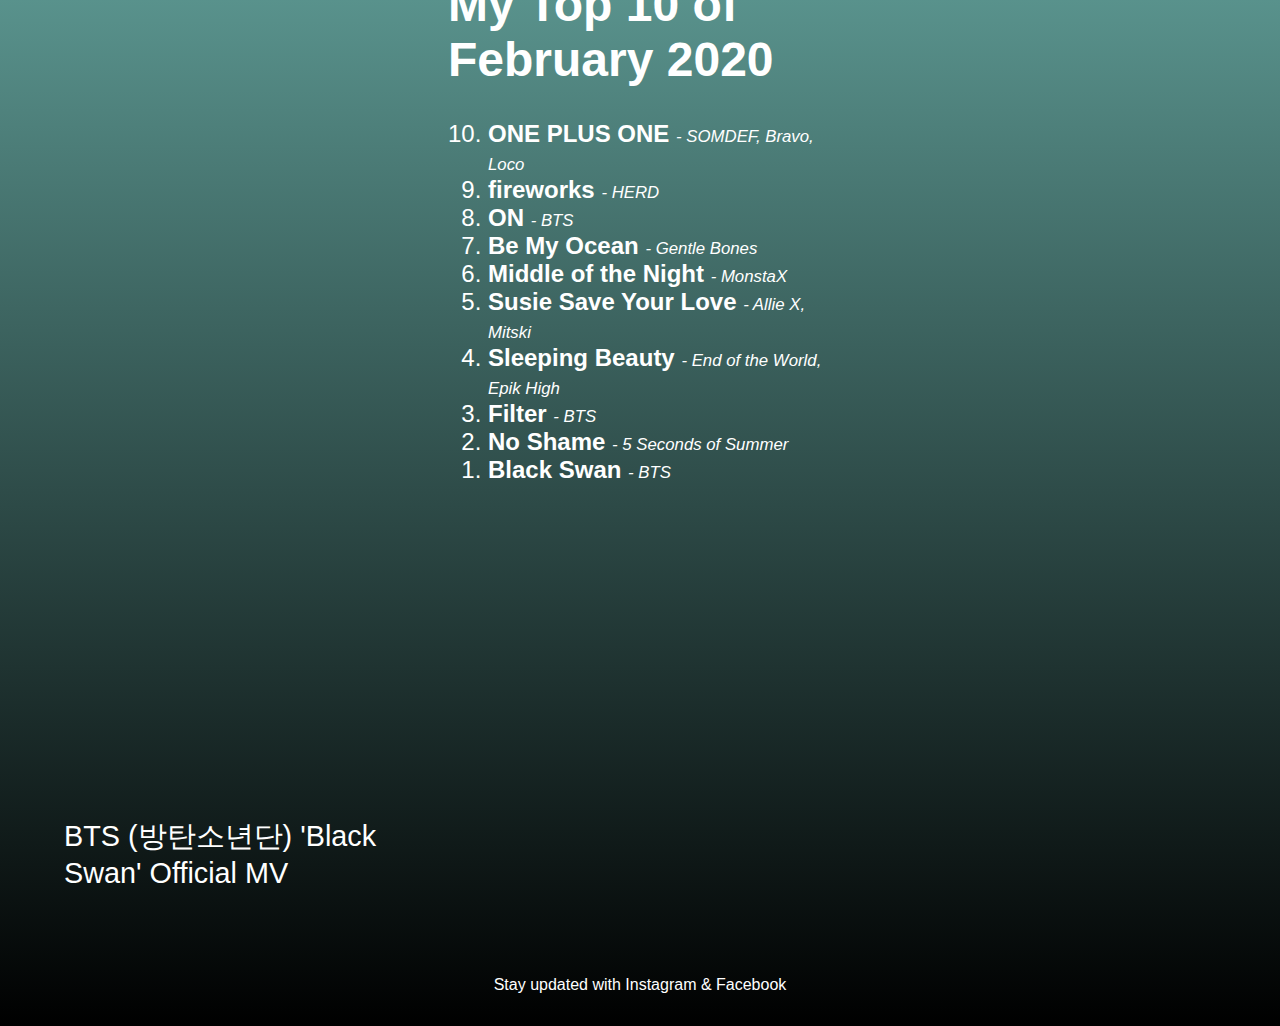
==== commit 2faa5a25: "update index.html" ====
--- a/music/index.html
+++ b/music/index.html
@@ -149,7 +149,7 @@
 	<div id = "january2020">
 		<section id = "january-top">
 			<header>
-				<h2 class = "music-heading">My Top 20(!!!) of January 2020</h2>
+				<h2 class = "music-heading">My Top 20 (!!!) of January 2020</h2>
 			</header>
 			<ol reversed>
 				<li><span class="song">Love You For a Long Time</span> <span class="artist">- Maggie Rogers</span></li>
--- a/music/main.css
+++ b/music/main.css
@@ -10,7 +10,7 @@
 	margin:0;
 	height: auto;
 	background-repeat: no-repeat;
-  	background-image: linear-gradient(#f2df80, #f2df80, #ff946e, #0080c4, #de8e04); /* Standard syntax (must be last) */
+  	background-image: linear-gradient(#f2df80, #f2df80, #ff946e, #0080c4, #de8e04, #6bb0a9, #000000); /* Standard syntax (must be last) */
   	width: 100%;
 }
 
@@ -100,7 +100,7 @@
   margin-right: 0;
 }*/
 
-#september2019, #october2019, #november2019, #december2019{
+#september2019, #october2019, #november2019, #december2019,#january2020,#february2020{
 	width: 90%; /* percent of parent element */
 	margin-left: auto;
 	margin-right:auto;
@@ -177,12 +177,20 @@
 
 #december-links{grid-area: decLinks;}
 
-
-#september-top,#october-top, #november-top, #december-top{
+#january-top{grid-area:janTop;}
+
+#january-links{grid-area: janLinks;}
+
+#february-top{grid-area:febTop;}
+
+#february-links{grid-area: febLinks;}
+
+
+#september-top,#october-top, #november-top, #december-top,#january-top,#february-top{
 	margin-top: 3em;
 	margin-bottom: 3em;
 }
-#september-links,#october-links,#november-links,#december-links{
+#september-links,#october-links,#november-links,#december-links,#january-links,#february-links{
 	margin-top: 3em;
 	margin-bottom: 3em;
 }
@@ -255,11 +263,29 @@
 	'decLinks .';
 	}
 
-	#september-top,#october-top, #november-top, #december-top{
+	#january2020{
+	display: grid;
+	grid-template-columns: repeat(2, 1fr);
+	grid-auto-rows:minmax(100px, auto);
+	grid-template-areas:
+	'. janTop'
+	'janLinks .';
+	}
+
+	#february2020{
+	display: grid;
+	grid-template-columns: repeat(2, 1fr);
+	grid-auto-rows:minmax(100px, auto);
+	grid-template-areas:
+	'. febTop'
+	'febLinks .';
+	}
+
+	#september-top,#october-top, #november-top, #december-top, #january-top, #february-top{
 	margin-top: 3vw;
 	margin-bottom: 3vw;
 	}
-	#september-links,#october-links,#november-links,#december-links{
+	#september-links,#october-links,#november-links,#december-links,#january-links,#february-links{
 	margin-top: 3vw;
 	margin-bottom: 3vw;
 }
@@ -301,4 +327,22 @@
 	'. decTop .'
 	'decLinks . .';
 	}
+
+		#january2020{
+	display: grid;
+    grid-template-columns: repeat(3, 1fr);
+    grid-auto-rows: minmax(100px, auto);
+	grid-template-areas:
+	'. janTop .'
+	'. . janLinks';
+	}
+
+		#february2020{
+	display: grid;
+    grid-template-columns: repeat(3, 1fr);
+    grid-auto-rows: minmax(100px, auto);
+	grid-template-areas:
+	'. febTop .'
+	'febLinks . .';
+	}
 }